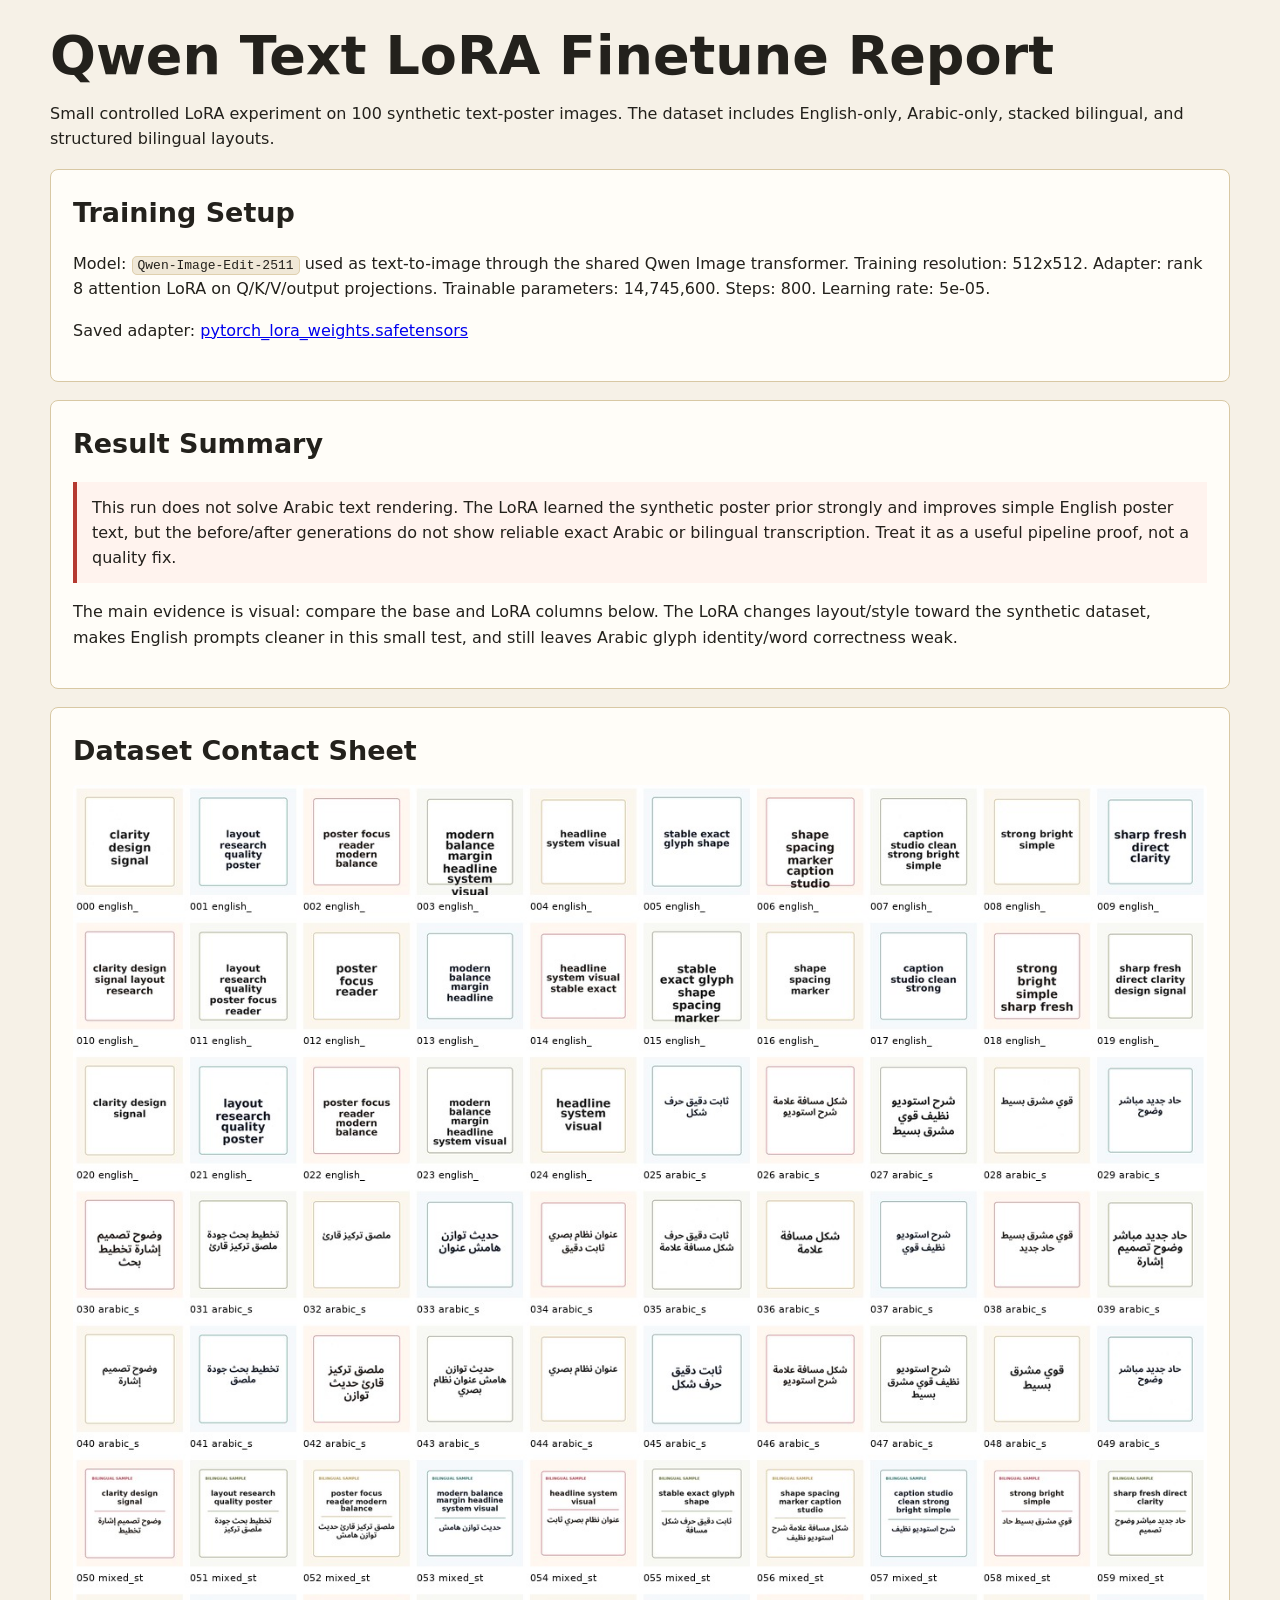
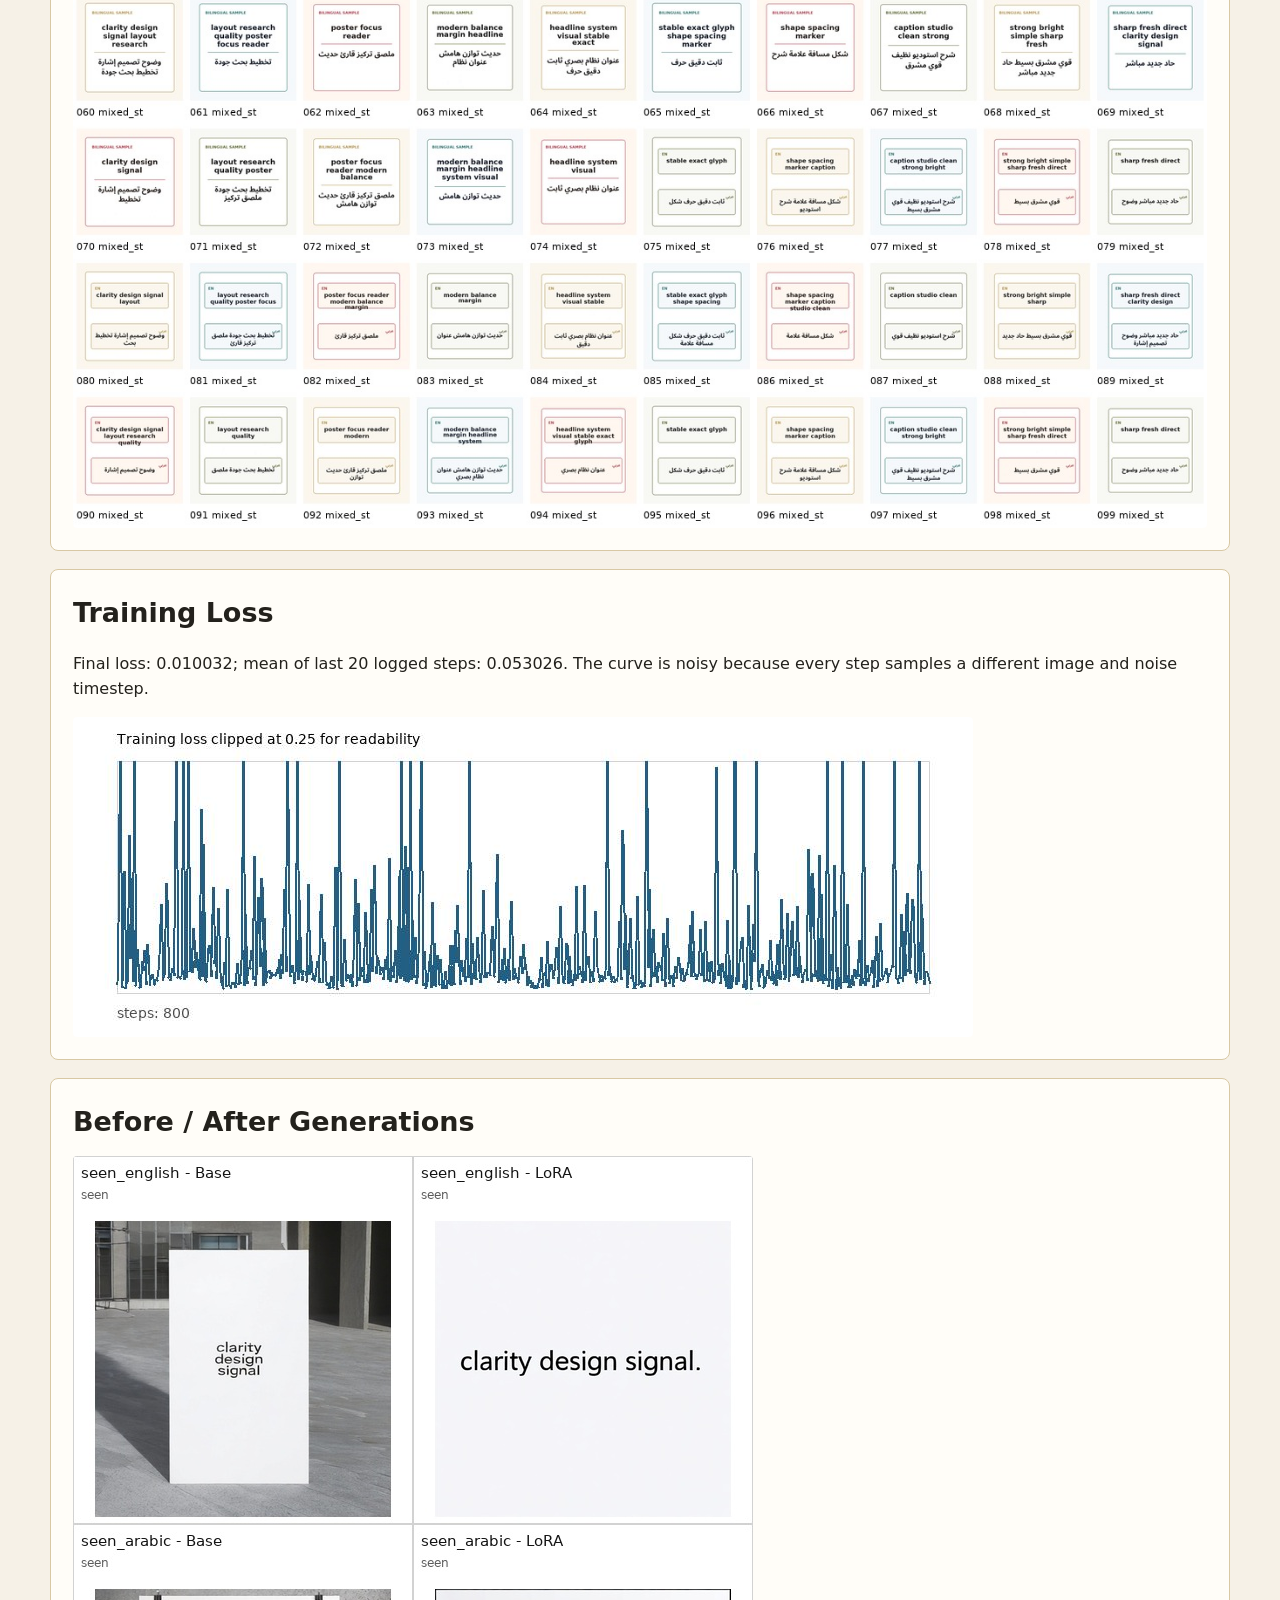
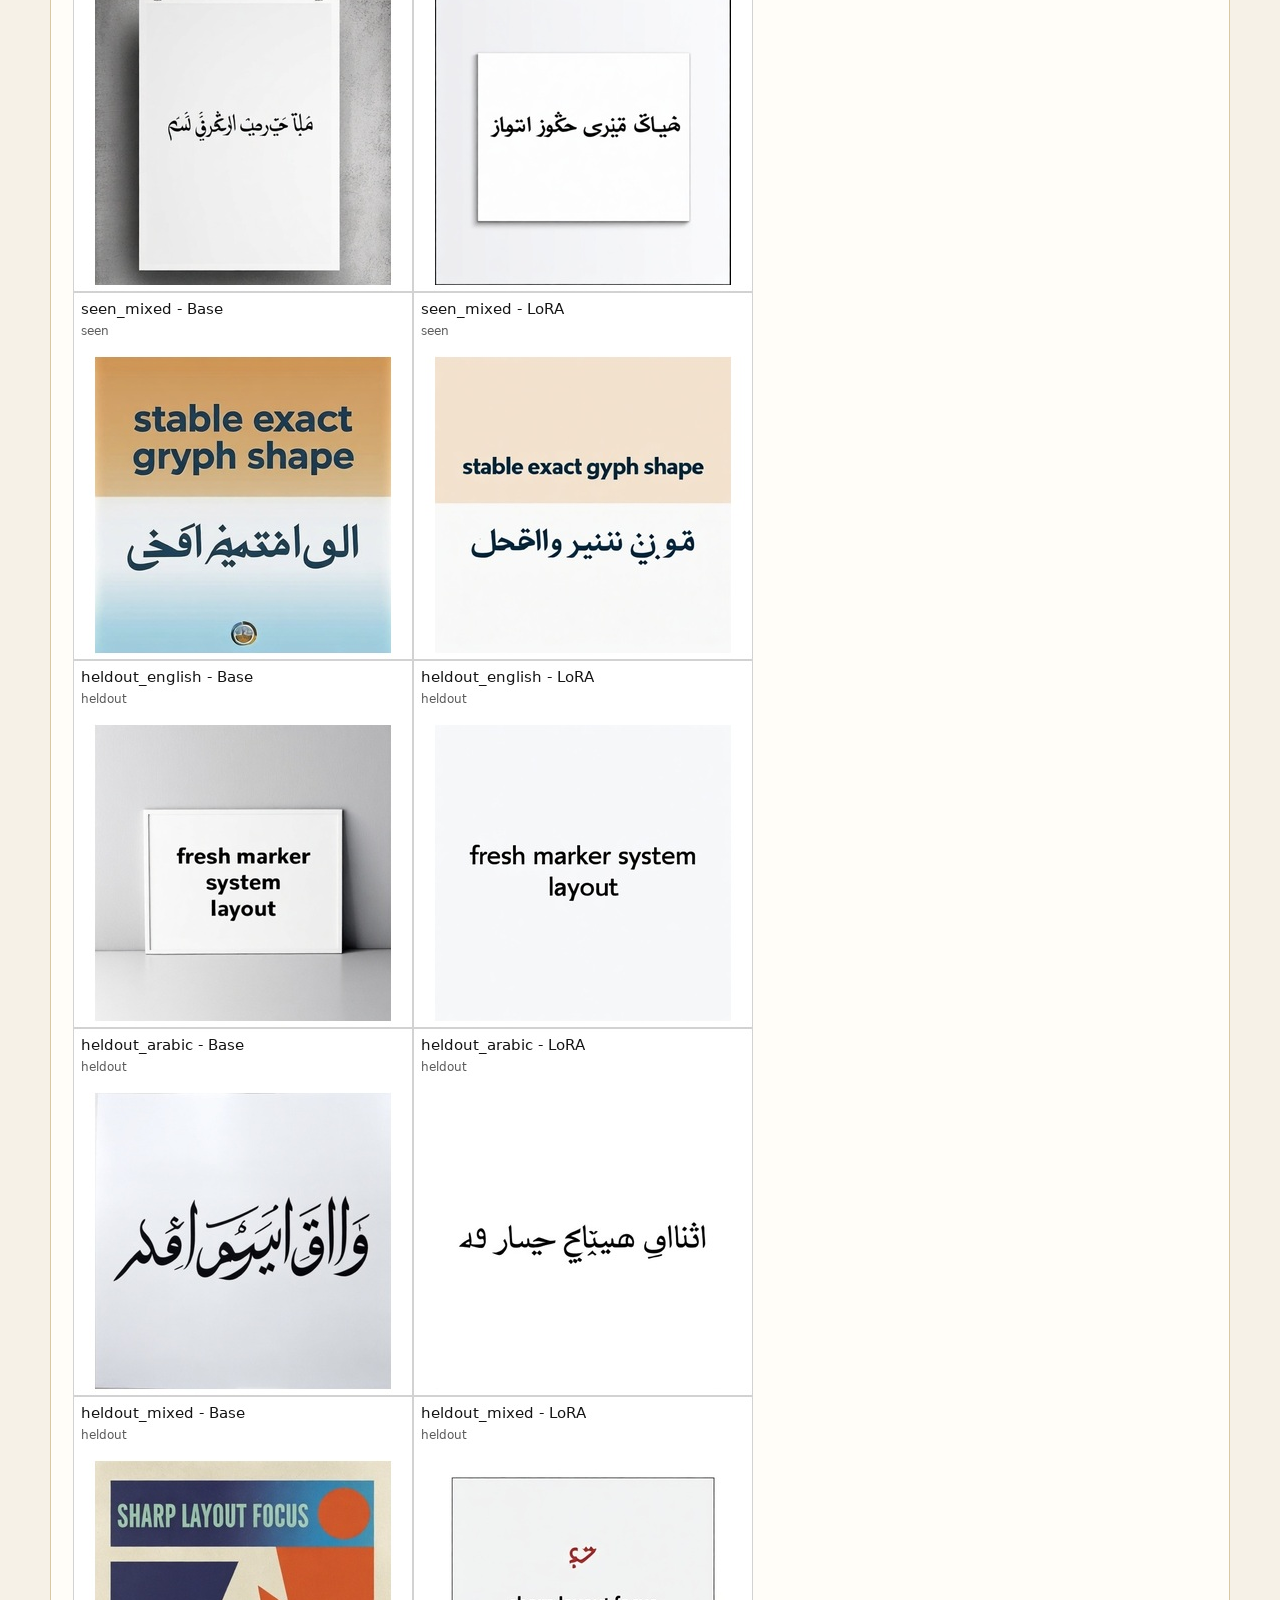
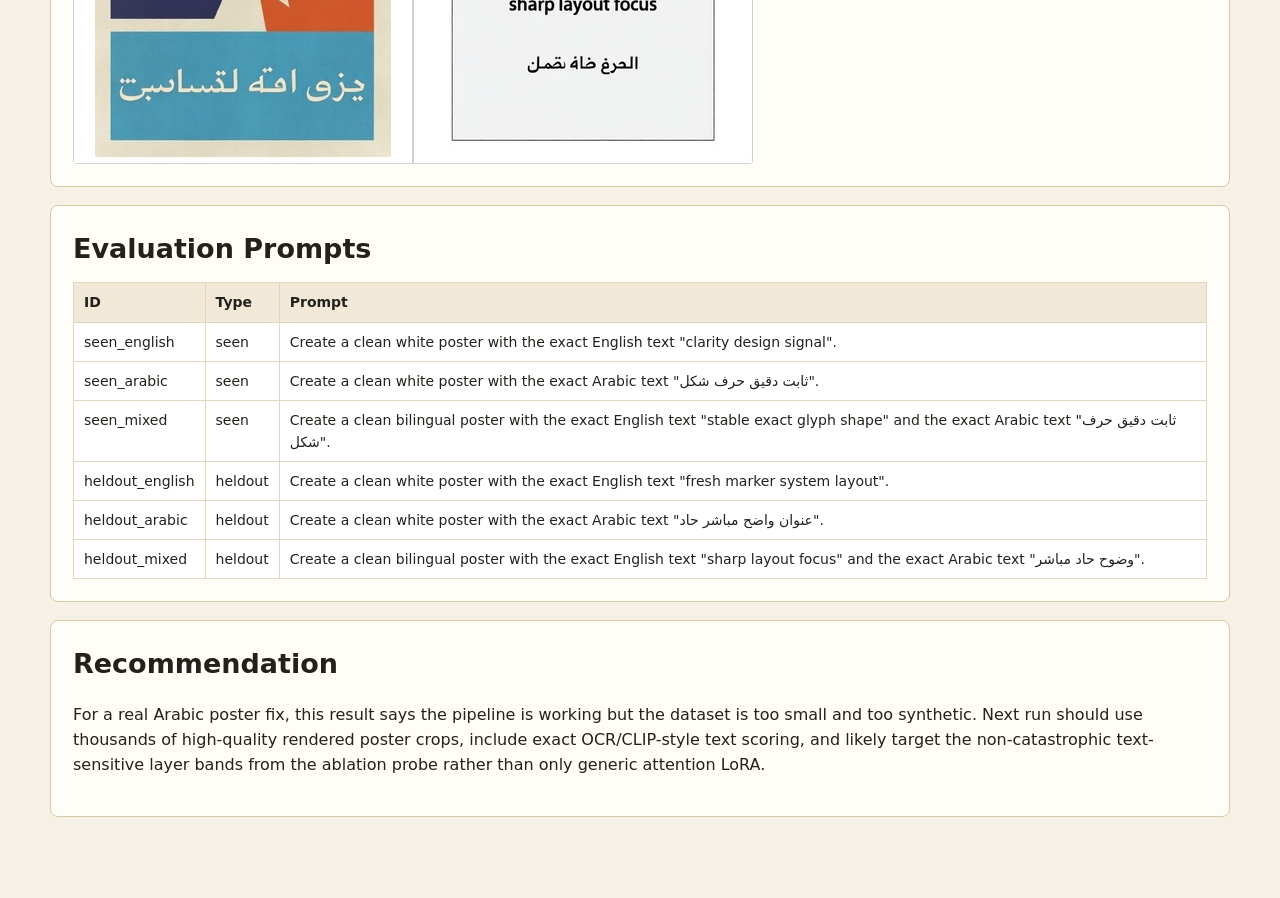
==== qwen_text_lora_finetune/report/index.html @ 2e09e7b7 "Add Qwen text LoRA finetune experiment" ====
<!doctype html>
<html lang="en">
<head>
  <meta charset="utf-8">
  <meta name="viewport" content="width=device-width, initial-scale=1">
  <title>Qwen Text LoRA Finetune Report</title>
  <style>
    body{margin:0;background:#f6f1e7;color:#23211c;font-family:Inter,ui-sans-serif,system-ui,-apple-system,BlinkMacSystemFont,"Segoe UI",sans-serif;line-height:1.58}
    main{width:min(1180px,calc(100vw - 28px));margin:0 auto;padding:28px 0 64px}
    section{background:#fffdf8;border:1px solid #d8c8a4;border-radius:8px;padding:22px;margin:18px 0}
    h1{font-size:clamp(32px,5vw,54px);line-height:1.05;margin:0 0 12px}
    h2{font-size:27px;margin:0 0 12px}
    img{max-width:100%;height:auto;display:block;border-radius:4px}
    .note{border-left:4px solid #b53a31;background:#fff3ee;padding:13px 15px;color:#23211c}
    table{width:100%;border-collapse:collapse;background:white;font-size:14px}
    td,th{border:1px solid #e2d6bd;padding:8px 10px;text-align:left;vertical-align:top}
    th{background:#f1e8d7}
    code{background:#f0e8d7;border:1px solid #dfd0ae;border-radius:5px;padding:1px 5px}
  </style>
</head>
<body>
<main>
  <h1>Qwen Text LoRA Finetune Report</h1>
  <p>Small controlled LoRA experiment on 100 synthetic text-poster images. The dataset includes English-only, Arabic-only, stacked bilingual, and structured bilingual layouts.</p>
  <section>
    <h2>Training Setup</h2>
    <p>Model: <code>Qwen-Image-Edit-2511</code> used as text-to-image through the shared Qwen Image transformer. Training resolution: 512x512. Adapter: rank 8 attention LoRA on Q/K/V/output projections. Trainable parameters: 14,745,600. Steps: 800. Learning rate: 5e-05.</p>
    <p>Saved adapter: <a href="../checkpoints/qwen_text_lora/pytorch_lora_weights.safetensors">pytorch_lora_weights.safetensors</a></p>
  </section>
  <section>
    <h2>Result Summary</h2>
    <p class="note">This run does not solve Arabic text rendering. The LoRA learned the synthetic poster prior strongly and improves simple English poster text, but the before/after generations do not show reliable exact Arabic or bilingual transcription. Treat it as a useful pipeline proof, not a quality fix.</p>
    <p>The main evidence is visual: compare the base and LoRA columns below. The LoRA changes layout/style toward the synthetic dataset, makes English prompts cleaner in this small test, and still leaves Arabic glyph identity/word correctness weak.</p>
  </section>
  <section>
    <h2>Dataset Contact Sheet</h2>
    <img src="assets/contact_sheet.jpg" alt="Synthetic training dataset contact sheet">
  </section>
  <section>
    <h2>Training Loss</h2>
    <p>Final loss: 0.010032; mean of last 20 logged steps: 0.053026. The curve is noisy because every step samples a different image and noise timestep.</p>
    <img src="assets/training_loss_plot.jpg" alt="Training loss plot">
  </section>
  <section>
    <h2>Before / After Generations</h2>
    <img src="assets/before_after_contact_sheet.jpg" alt="Before and after LoRA generation contact sheet">
  </section>
  <section>
    <h2>Evaluation Prompts</h2>
    <table><thead><tr><th>ID</th><th>Type</th><th>Prompt</th></tr></thead><tbody><tr><td>seen_english</td><td>seen</td><td>Create a clean white poster with the exact English text "clarity design signal".</td></tr>
<tr><td>seen_arabic</td><td>seen</td><td>Create a clean white poster with the exact Arabic text "ثابت دقيق حرف شكل".</td></tr>
<tr><td>seen_mixed</td><td>seen</td><td>Create a clean bilingual poster with the exact English text "stable exact glyph shape" and the exact Arabic text "ثابت دقيق حرف شكل".</td></tr>
<tr><td>heldout_english</td><td>heldout</td><td>Create a clean white poster with the exact English text "fresh marker system layout".</td></tr>
<tr><td>heldout_arabic</td><td>heldout</td><td>Create a clean white poster with the exact Arabic text "عنوان واضح مباشر حاد".</td></tr>
<tr><td>heldout_mixed</td><td>heldout</td><td>Create a clean bilingual poster with the exact English text "sharp layout focus" and the exact Arabic text "وضوح حاد مباشر".</td></tr></tbody></table>
  </section>
  <section>
    <h2>Recommendation</h2>
    <p>For a real Arabic poster fix, this result says the pipeline is working but the dataset is too small and too synthetic. Next run should use thousands of high-quality rendered poster crops, include exact OCR/CLIP-style text scoring, and likely target the non-catastrophic text-sensitive layer bands from the ablation probe rather than only generic attention LoRA.</p>
  </section>
</main>
</body>
</html>
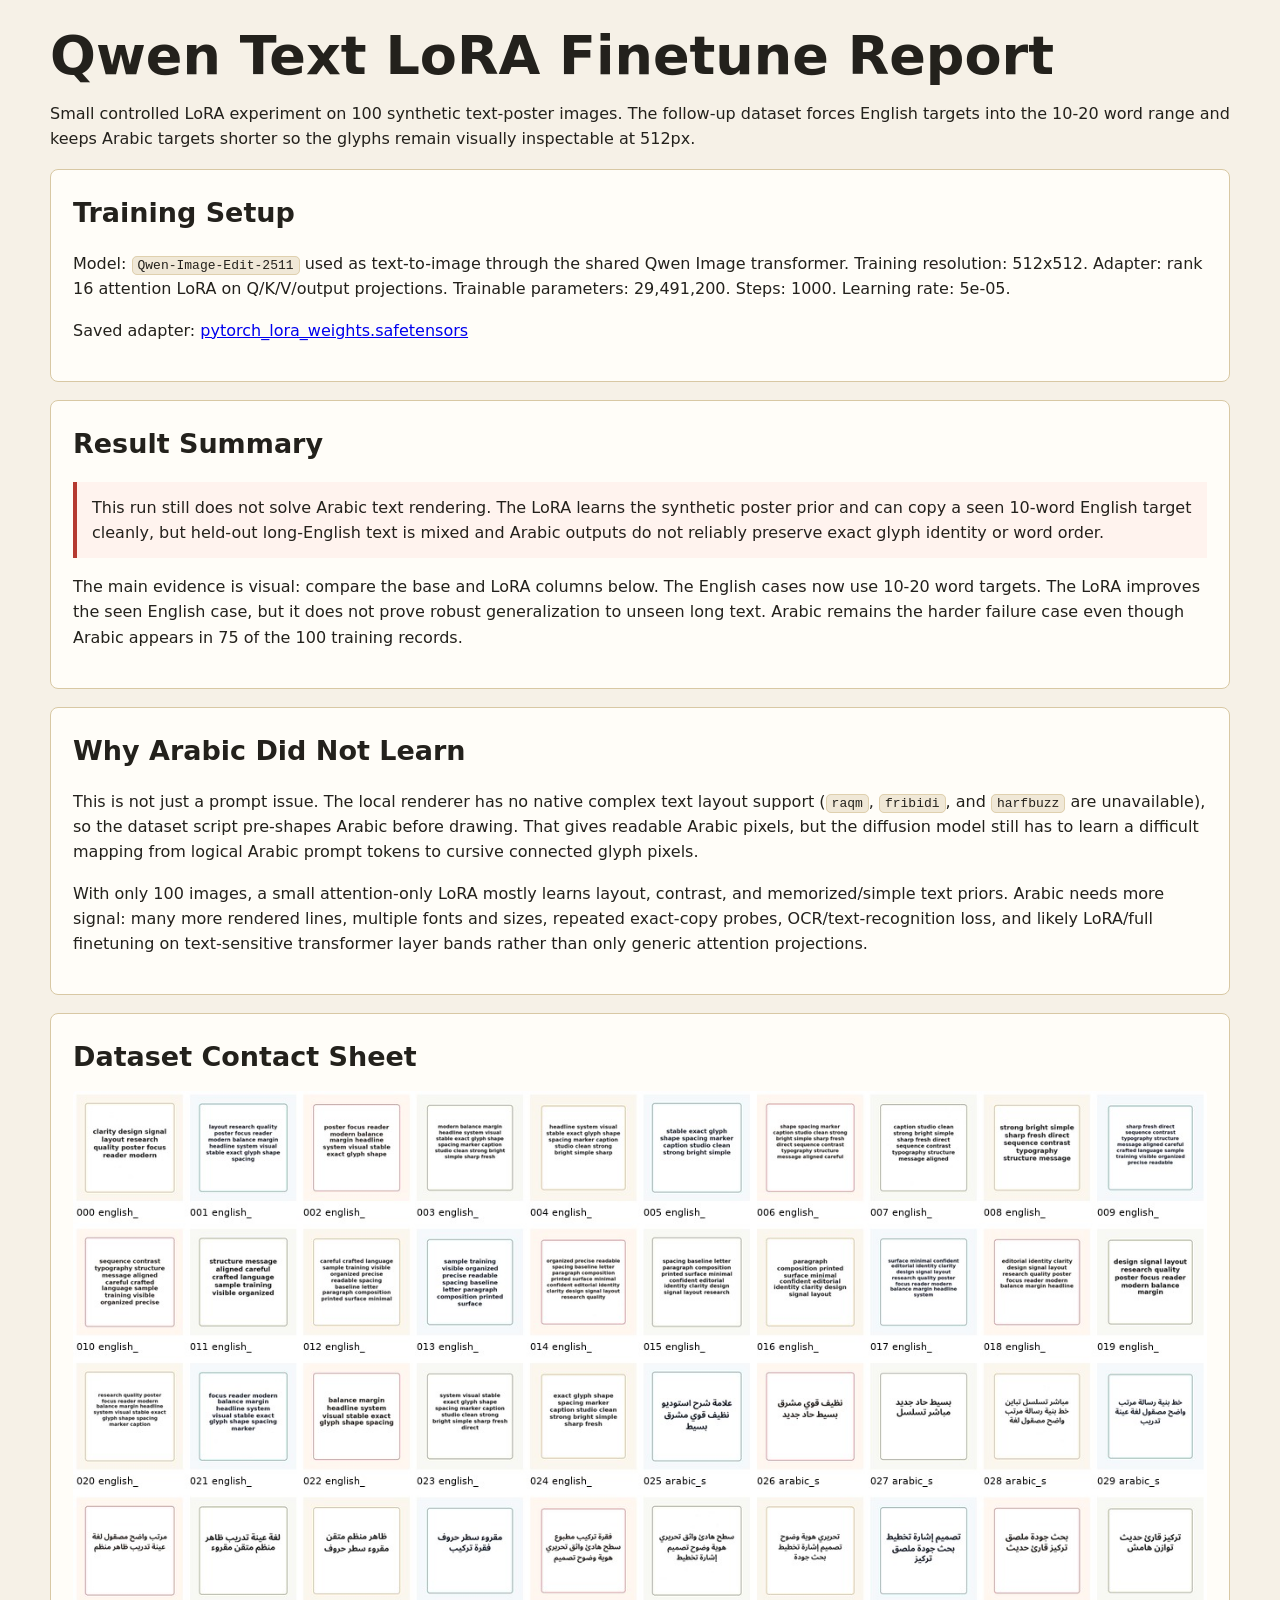
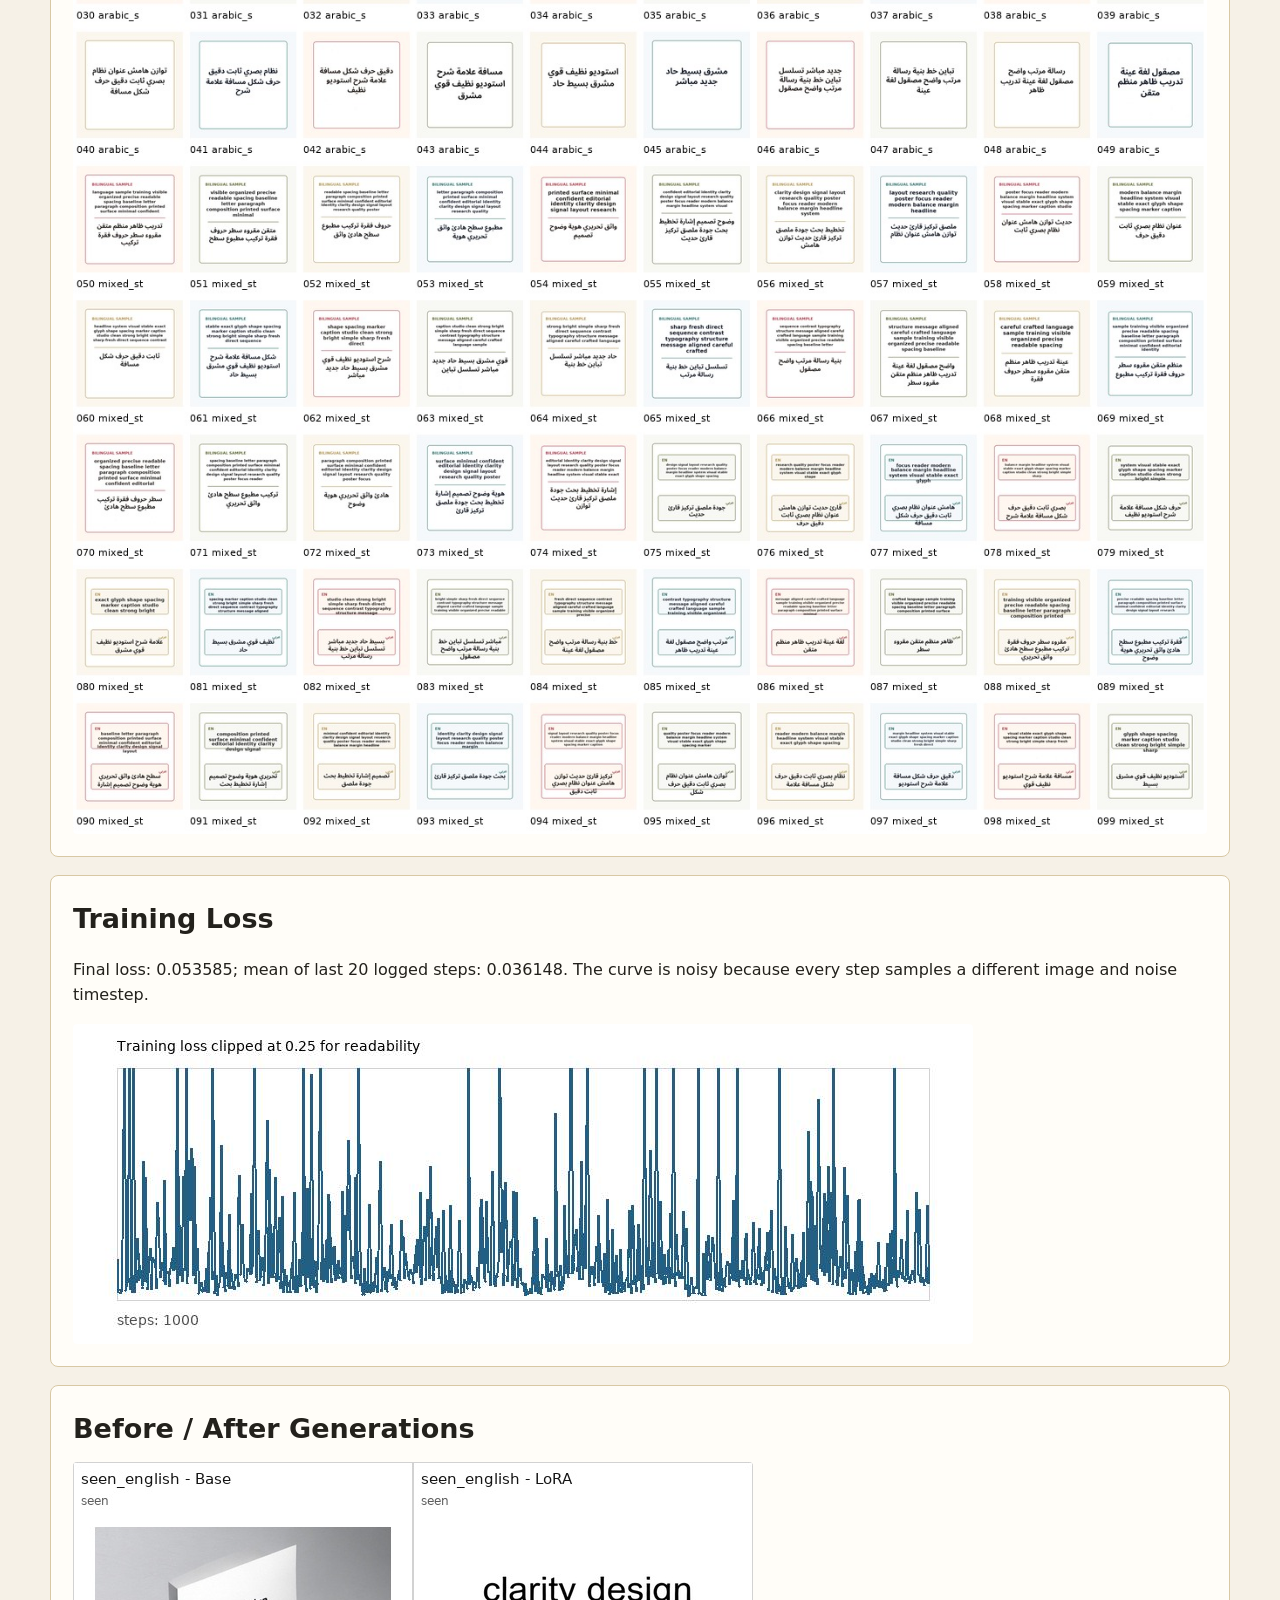
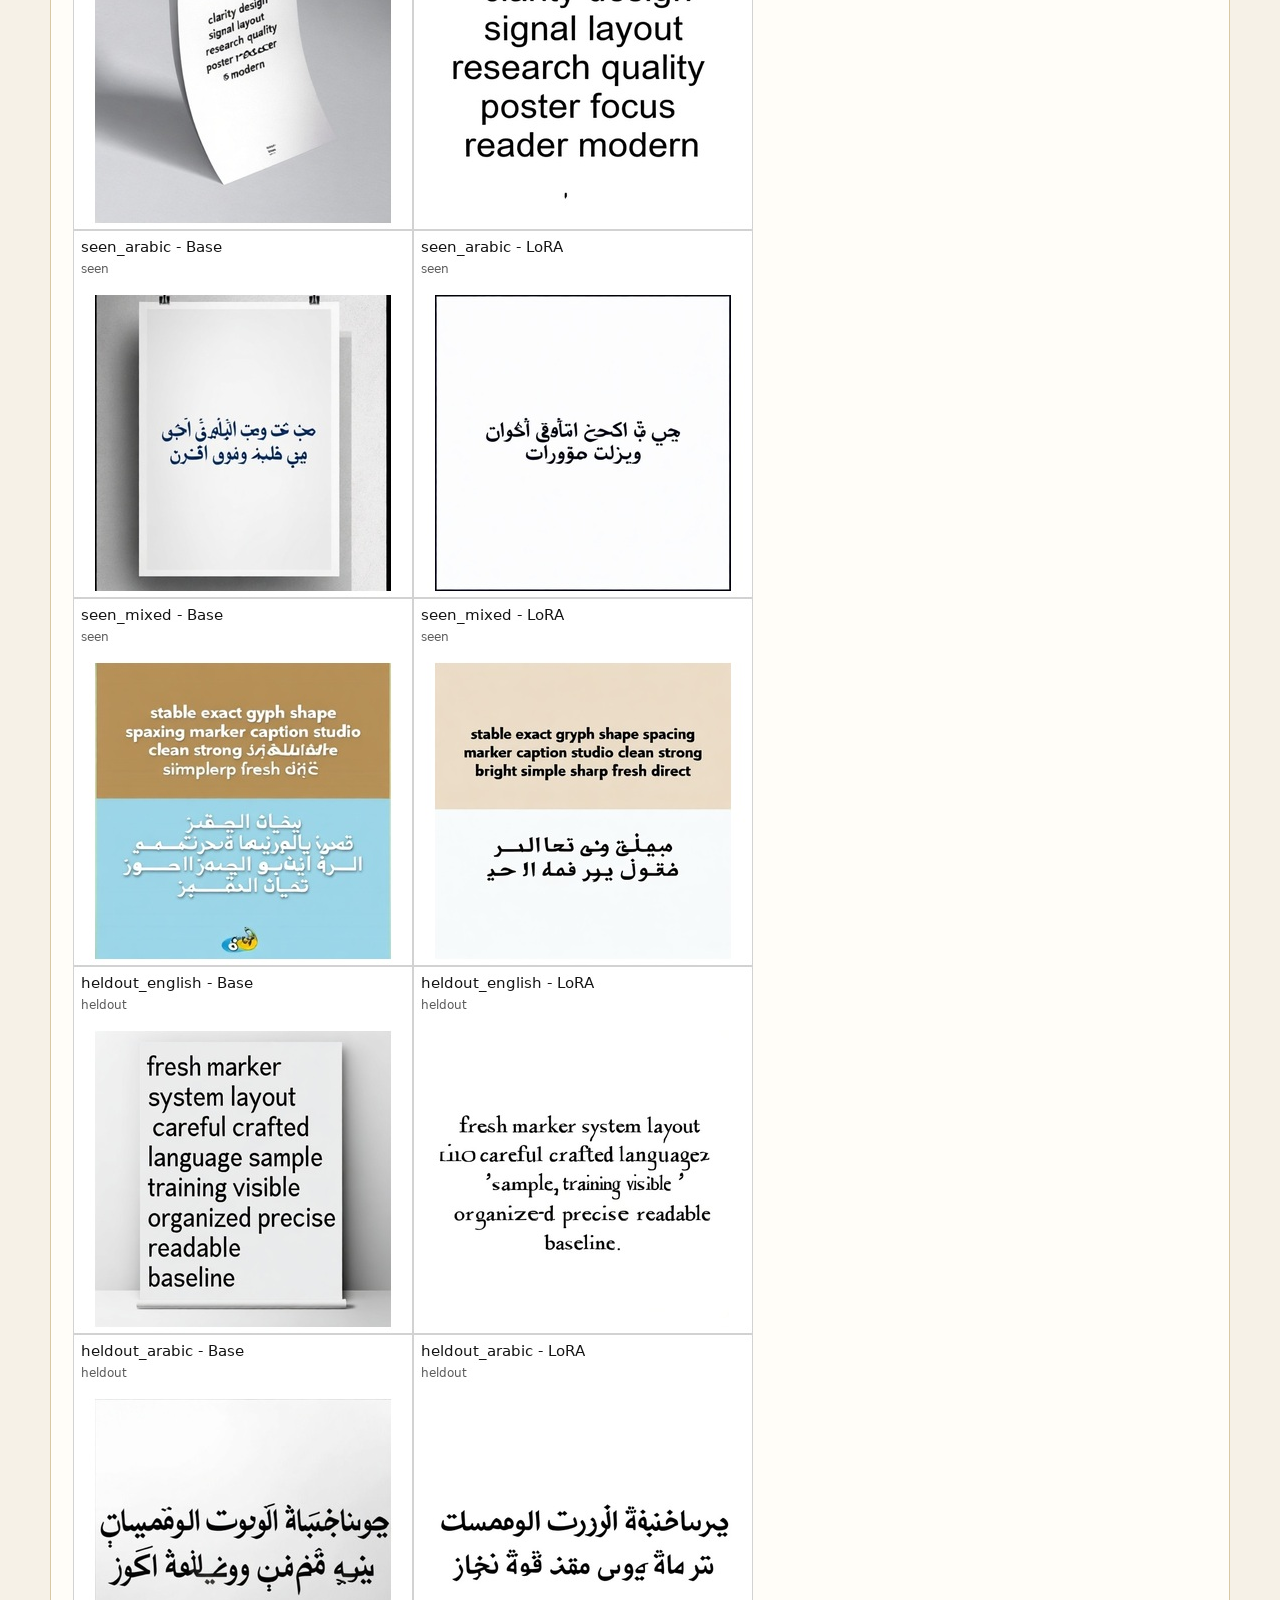
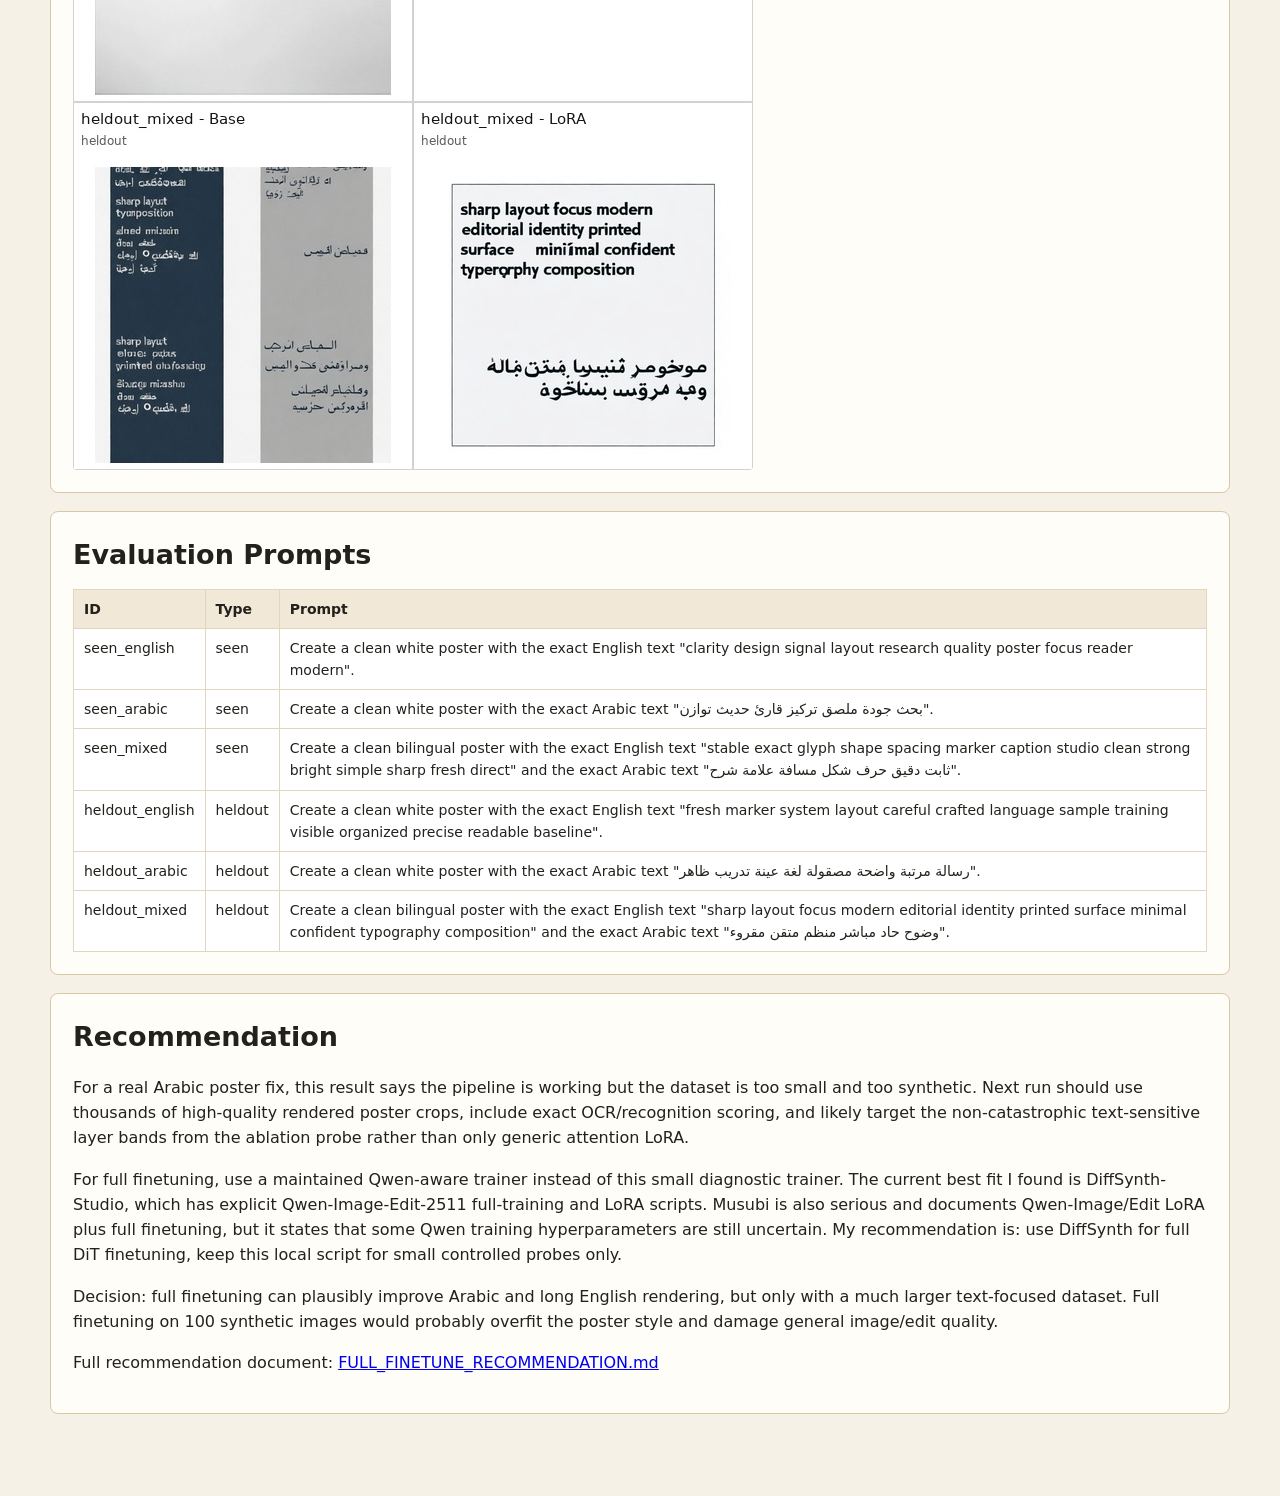
==== commit df5f5603: "Revise Qwen text LoRA for long English targets" ====
--- a/qwen_text_lora_finetune/report/index.html
+++ b/qwen_text_lora_finetune/report/index.html
@@ -22,16 +22,21 @@
 <body>
 <main>
   <h1>Qwen Text LoRA Finetune Report</h1>
-  <p>Small controlled LoRA experiment on 100 synthetic text-poster images. The dataset includes English-only, Arabic-only, stacked bilingual, and structured bilingual layouts.</p>
+  <p>Small controlled LoRA experiment on 100 synthetic text-poster images. The follow-up dataset forces English targets into the 10-20 word range and keeps Arabic targets shorter so the glyphs remain visually inspectable at 512px.</p>
   <section>
     <h2>Training Setup</h2>
-    <p>Model: <code>Qwen-Image-Edit-2511</code> used as text-to-image through the shared Qwen Image transformer. Training resolution: 512x512. Adapter: rank 8 attention LoRA on Q/K/V/output projections. Trainable parameters: 14,745,600. Steps: 800. Learning rate: 5e-05.</p>
+    <p>Model: <code>Qwen-Image-Edit-2511</code> used as text-to-image through the shared Qwen Image transformer. Training resolution: 512x512. Adapter: rank 16 attention LoRA on Q/K/V/output projections. Trainable parameters: 29,491,200. Steps: 1000. Learning rate: 5e-05.</p>
     <p>Saved adapter: <a href="../checkpoints/qwen_text_lora/pytorch_lora_weights.safetensors">pytorch_lora_weights.safetensors</a></p>
   </section>
   <section>
     <h2>Result Summary</h2>
-    <p class="note">This run does not solve Arabic text rendering. The LoRA learned the synthetic poster prior strongly and improves simple English poster text, but the before/after generations do not show reliable exact Arabic or bilingual transcription. Treat it as a useful pipeline proof, not a quality fix.</p>
-    <p>The main evidence is visual: compare the base and LoRA columns below. The LoRA changes layout/style toward the synthetic dataset, makes English prompts cleaner in this small test, and still leaves Arabic glyph identity/word correctness weak.</p>
+    <p class="note">This run still does not solve Arabic text rendering. The LoRA learns the synthetic poster prior and can copy a seen 10-word English target cleanly, but held-out long-English text is mixed and Arabic outputs do not reliably preserve exact glyph identity or word order.</p>
+    <p>The main evidence is visual: compare the base and LoRA columns below. The English cases now use 10-20 word targets. The LoRA improves the seen English case, but it does not prove robust generalization to unseen long text. Arabic remains the harder failure case even though Arabic appears in 75 of the 100 training records.</p>
+  </section>
+  <section>
+    <h2>Why Arabic Did Not Learn</h2>
+    <p>This is not just a prompt issue. The local renderer has no native complex text layout support (<code>raqm</code>, <code>fribidi</code>, and <code>harfbuzz</code> are unavailable), so the dataset script pre-shapes Arabic before drawing. That gives readable Arabic pixels, but the diffusion model still has to learn a difficult mapping from logical Arabic prompt tokens to cursive connected glyph pixels.</p>
+    <p>With only 100 images, a small attention-only LoRA mostly learns layout, contrast, and memorized/simple text priors. Arabic needs more signal: many more rendered lines, multiple fonts and sizes, repeated exact-copy probes, OCR/text-recognition loss, and likely LoRA/full finetuning on text-sensitive transformer layer bands rather than only generic attention projections.</p>
   </section>
   <section>
     <h2>Dataset Contact Sheet</h2>
@@ -39,7 +44,7 @@
   </section>
   <section>
     <h2>Training Loss</h2>
-    <p>Final loss: 0.010032; mean of last 20 logged steps: 0.053026. The curve is noisy because every step samples a different image and noise timestep.</p>
+    <p>Final loss: 0.053585; mean of last 20 logged steps: 0.036148. The curve is noisy because every step samples a different image and noise timestep.</p>
     <img src="assets/training_loss_plot.jpg" alt="Training loss plot">
   </section>
   <section>
@@ -48,16 +53,19 @@
   </section>
   <section>
     <h2>Evaluation Prompts</h2>
-    <table><thead><tr><th>ID</th><th>Type</th><th>Prompt</th></tr></thead><tbody><tr><td>seen_english</td><td>seen</td><td>Create a clean white poster with the exact English text "clarity design signal".</td></tr>
-<tr><td>seen_arabic</td><td>seen</td><td>Create a clean white poster with the exact Arabic text "ثابت دقيق حرف شكل".</td></tr>
-<tr><td>seen_mixed</td><td>seen</td><td>Create a clean bilingual poster with the exact English text "stable exact glyph shape" and the exact Arabic text "ثابت دقيق حرف شكل".</td></tr>
-<tr><td>heldout_english</td><td>heldout</td><td>Create a clean white poster with the exact English text "fresh marker system layout".</td></tr>
-<tr><td>heldout_arabic</td><td>heldout</td><td>Create a clean white poster with the exact Arabic text "عنوان واضح مباشر حاد".</td></tr>
-<tr><td>heldout_mixed</td><td>heldout</td><td>Create a clean bilingual poster with the exact English text "sharp layout focus" and the exact Arabic text "وضوح حاد مباشر".</td></tr></tbody></table>
+    <table><thead><tr><th>ID</th><th>Type</th><th>Prompt</th></tr></thead><tbody><tr><td>seen_english</td><td>seen</td><td>Create a clean white poster with the exact English text "clarity design signal layout research quality poster focus reader modern".</td></tr>
+<tr><td>seen_arabic</td><td>seen</td><td>Create a clean white poster with the exact Arabic text "بحث جودة ملصق تركيز قارئ حديث توازن".</td></tr>
+<tr><td>seen_mixed</td><td>seen</td><td>Create a clean bilingual poster with the exact English text "stable exact glyph shape spacing marker caption studio clean strong bright simple sharp fresh direct" and the exact Arabic text "ثابت دقيق حرف شكل مسافة علامة شرح".</td></tr>
+<tr><td>heldout_english</td><td>heldout</td><td>Create a clean white poster with the exact English text "fresh marker system layout careful crafted language sample training visible organized precise readable baseline".</td></tr>
+<tr><td>heldout_arabic</td><td>heldout</td><td>Create a clean white poster with the exact Arabic text "رسالة مرتبة واضحة مصقولة لغة عينة تدريب ظاهر".</td></tr>
+<tr><td>heldout_mixed</td><td>heldout</td><td>Create a clean bilingual poster with the exact English text "sharp layout focus modern editorial identity printed surface minimal confident typography composition" and the exact Arabic text "وضوح حاد مباشر منظم متقن مقروء".</td></tr></tbody></table>
   </section>
   <section>
     <h2>Recommendation</h2>
-    <p>For a real Arabic poster fix, this result says the pipeline is working but the dataset is too small and too synthetic. Next run should use thousands of high-quality rendered poster crops, include exact OCR/CLIP-style text scoring, and likely target the non-catastrophic text-sensitive layer bands from the ablation probe rather than only generic attention LoRA.</p>
+    <p>For a real Arabic poster fix, this result says the pipeline is working but the dataset is too small and too synthetic. Next run should use thousands of high-quality rendered poster crops, include exact OCR/recognition scoring, and likely target the non-catastrophic text-sensitive layer bands from the ablation probe rather than only generic attention LoRA.</p>
+    <p>For full finetuning, use a maintained Qwen-aware trainer instead of this small diagnostic trainer. The current best fit I found is DiffSynth-Studio, which has explicit Qwen-Image-Edit-2511 full-training and LoRA scripts. Musubi is also serious and documents Qwen-Image/Edit LoRA plus full finetuning, but it states that some Qwen training hyperparameters are still uncertain. My recommendation is: use DiffSynth for full DiT finetuning, keep this local script for small controlled probes only.</p>
+    <p>Decision: full finetuning can plausibly improve Arabic and long English rendering, but only with a much larger text-focused dataset. Full finetuning on 100 synthetic images would probably overfit the poster style and damage general image/edit quality.</p>
+    <p>Full recommendation document: <a href="../FULL_FINETUNE_RECOMMENDATION.md">FULL_FINETUNE_RECOMMENDATION.md</a></p>
   </section>
 </main>
 </body>
